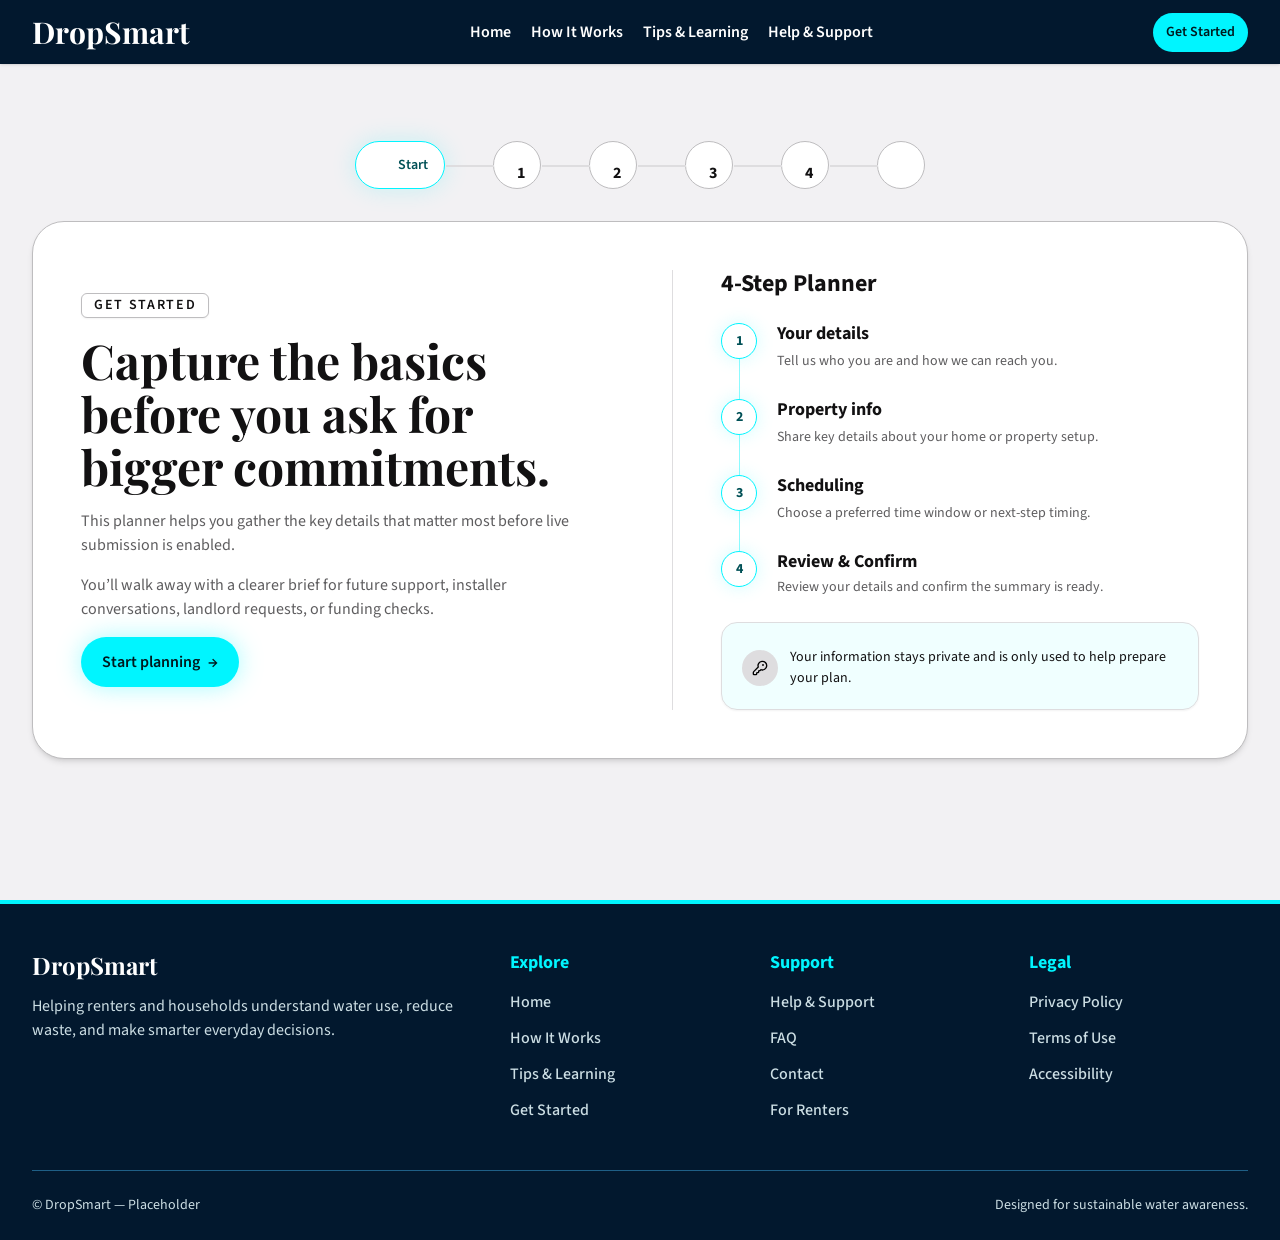
==== get-started/index.html @ 18182d15 "refactor(get-started): use existing component classes for steps, badges, and notices - Add `icon` to" ====
<!doctype html>
<html lang="en">

<head>
  <meta charset="utf-8">
  <meta name="viewport" content="width=device-width,initial-scale=1">
  <meta name="description"
    content="Use the DropSmart planner to capture household details, property information, scheduling preferences, and confirmation steps for water-saving support.">
  <title>Get Started | DropSmart Water Planner</title>
  <link rel="canonical" href="https://silentlie.github.io/dropsmart-website/get-started/">
  <link rel="preconnect" href="https://fonts.googleapis.com">
  <link rel="preconnect" href="https://fonts.gstatic.com" crossorigin>
  <link
    href="https://fonts.googleapis.com/css2?family=Playfair+Display:ital,wght@0,400..900;1,400..900&family=Source+Sans+3:ital,wght@0,200..900;1,200..900&display=swap"
    rel="stylesheet">
  <link rel="stylesheet" href="../css/styles.css">
</head>

<body>
  <header class="site-header">
    <div class="container">
      <div class="header-inner">
        <a class="logo" href="../">DropSmart</a>

        <nav class="nav" aria-label="Main navigation">
          <ul class="nav-list">
            <li><a class="nav-link" href="../">Home</a></li>
            <li><a class="nav-link" href="../how-it-works/">How It Works</a></li>
            <li><a class="nav-link" href="../tips-learning/">Tips & Learning</a></li>
            <li><a class="nav-link" href="../help-support/">Help & Support</a></li>
          </ul>
        </nav>
        <a class="cta btn accent xs pill pulse" href="../get-started/" aria-current="page">Get Started</a>
        <details class="mobile-menu">
          <summary class="menu-toggle" aria-label="Open navigation menu">☰</summary>
        </details>
      </div>
      <nav class="mobile-nav" aria-label="Mobile navigation">
        <ul class="nav-list">
          <li><a class="nav-link" href="../">Home</a></li>
          <li><a class="nav-link" href="../how-it-works/">How It Works</a></li>
          <li><a class="nav-link" href="../tips-learning/">Tips & Learning</a></li>
          <li><a class="nav-link" href="../help-support/">Help & Support</a></li>
          <li><a class="cta btn accent pill pulse" href="../get-started/" aria-current="page">Get Started</a></li>
        </ul>
      </nav>
    </div>
  </header>
  <main class="get-started-page">
    <section class="get-started-flow section lg">
      <span id="intro" class="flow-target hide" aria-hidden="true"></span>
      <span id="step-1" class="flow-target hide" aria-hidden="true"></span>
      <span id="step-2" class="flow-target hide" aria-hidden="true"></span>
      <span id="step-3" class="flow-target hide" aria-hidden="true"></span>
      <span id="step-4" class="flow-target hide" aria-hidden="true"></span>
      <span id="confirmation" class="flow-target hide" aria-hidden="true"></span>
      <div class="container">
        <nav class="flow-nav" aria-label="Get started steps">
          <a class="font-bold lh-none" href="#intro">
            <span class="flow-icon icon">
              <span class="flow-icon-default">
                <img src="../assets/icons/route.svg" alt="">
              </span>
              <span class="flow-icon-complete">✓</span>
            </span>
            <span class="flow-label text-sm font-semibold">Start</span>
          </a>

          <a class="font-bold lh-none" href="#step-1">
            <span class="flow-icon icon">
              <span class="flow-icon-default">1</span>
              <span class="flow-icon-complete">✓</span>
            </span>
            <span class="flow-label text-sm font-semibold">Basic Details</span>
          </a>

          <a class="font-bold lh-none" href="#step-2">
            <span class="flow-icon icon">
              <span class="flow-icon-default">2</span>
              <span class="flow-icon-complete">✓</span>
            </span>
            <span class="flow-label text-sm font-semibold">Property Info</span>
          </a>

          <a class="font-bold lh-none" href="#step-3">
            <span class="flow-icon icon">
              <span class="flow-icon-default">3</span>
              <span class="flow-icon-complete">✓</span>
            </span>
            <span class="flow-label text-sm font-semibold">Schedule</span>
          </a>

          <a class="font-bold lh-none" href="#step-4">
            <span class="flow-icon icon">
              <span class="flow-icon-default">4</span>
              <span class="flow-icon-complete">✓</span>
            </span>
            <span class="flow-label text-sm font-semibold">Confirmation</span>
          </a>

          <a class="font-bold lh-none" href="#confirmation">
            <span class="flow-icon icon">
              <span class="flow-icon-default">
                <img src="../assets/icons/flag.svg" alt="">
              </span>
              <span class="flow-icon-complete">✓</span>
            </span>
            <span class="flow-label text-sm font-semibold">Done</span>
          </a>
        </nav>

        <div class="flow-panels card">

          <article class="intro flow-panel">
            <div class="intro-layout">
              <div class="flow-content">
                <p class="eyebrow">Get Started</p>

                <h1 class="lh-tight" id="get-started-title">
                  Capture the basics before you ask for bigger commitments.
                </h1>

                <p>
                  This planner helps you gather the key details that matter most before
                  live submission is enabled.
                </p>

                <p>
                  You’ll walk away with a clearer brief for future support, installer
                  conversations, landlord requests, or funding checks.
                </p>

                <div class="flow-actions cluster">
                  <a class="btn accent pill glow" href="#step-1">
                    Start planning
                    <span aria-hidden="true">→</span>
                  </a>
                </div>
              </div>

              <aside class="planner-overview" aria-labelledby="planner-overview-title">
                <h2 class="font-body text-title-lg font-bold" id="planner-overview-title">4-Step Planner</h2>

                <ol class="planner-steps">
                  <li class="planner-step">
                    <div class="planner-step-rail" aria-hidden="true">
                      <span class="planner-step-number number-badge sm" aria-hidden="true">1</span>
                      <span class="planner-step-line"></span>
                    </div>

                    <div class="planner-step-body">
                      <h3 class="font-body text-title-sm font-bold">Your details</h3>
                      <p class="text-body-sm">Tell us who you are and how we can reach you.</p>
                    </div>
                  </li>

                  <li class="planner-step">
                    <div class="planner-step-rail" aria-hidden="true">
                      <span class="planner-step-number number-badge sm" aria-hidden="true">2</span>
                      <span class="planner-step-line"></span>
                    </div>

                    <div class="planner-step-body">
                      <h3 class="font-body text-title-sm font-bold">Property info</h3>
                      <p class="text-body-sm">Share key details about your home or property setup.</p>
                    </div>
                  </li>

                  <li class="planner-step">
                    <div class="planner-step-rail" aria-hidden="true">
                      <span class="planner-step-number number-badge sm" aria-hidden="true">3</span>
                      <span class="planner-step-line"></span>
                    </div>

                    <div class="planner-step-body">
                      <h3 class="font-body text-title-sm font-bold">Scheduling</h3>
                      <p class="text-body-sm">Choose a preferred time window or next-step timing.</p>
                    </div>
                  </li>

                  <li class="planner-step">
                    <div class="planner-step-rail" aria-hidden="true">
                      <span class="planner-step-number number-badge sm" aria-hidden="true">4</span>
                      <span class="planner-step-line"></span>
                    </div>

                    <div class="planner-step-body">
                      <h3 class="font-body text-title-sm font-bold">Review &amp; Confirm</h3>
                      <p class="text-body-sm">Review your details and confirm the summary is ready.</p>
                    </div>
                  </li>
                </ol>

                <div class="notice subtle planner-note text-body-sm">
                  <span class="planner-note-icon icon" aria-hidden="true">
                    <img src="../assets/icons/key-round.svg" alt="">
                  </span>

                  <span>
                    Your information stays private and is only used to help prepare your plan.
                  </span>
                </div>
              </aside>
            </div>
          </article>

          <article class="step-1 flow-panel">
            <div class="form-content">
              <div class="flow-heading">
                <p class="eyebrow">Step 1</p>

                <h2>Your details</h2>

                <p>
                  Let’s start with a few basics so we can tailor DropSmart
                  to what matters most to you.
                </p>
              </div>

              <form class="form">
                <div class="form-row">
                  <label>
                    <span class="field-label">
                      First name <span class="required" aria-hidden="true">*</span>
                    </span>
                    <input name="first-name" type="text" placeholder="e.g. Jordan" required>
                  </label>

                  <label>
                    <span class="field-label">
                      Last name <span class="required" aria-hidden="true">*</span>
                    </span>
                    <input name="last-name" type="text" placeholder="e.g. Smith" required>
                  </label>
                </div>
                <div class="form-row">
                  <label>
                    <span class="field-label">
                      Email <span class="required" aria-hidden="true">*</span>
                    </span>
                    <input name="email" type="email" placeholder="you@example.com" required>
                  </label>

                  <label>
                    <span class="field-label">
                      Phone <span class="optional">(optional)</span>
                    </span>
                    <input name="phone" type="tel" placeholder="e.g. 0400 000 000">
                  </label>
                </div>
                <fieldset class="segmented-field">
                  <legend>
                    <span class="field-label">
                      Who are you? <span class="required" aria-hidden="true">*</span>
                    </span>
                  </legend>

                  <div class="segmented-options">
                    <label for="role-renter">
                      <input id="role-renter" type="radio" name="user-role" value="renter" checked required>
                      <span>Renter</span>
                    </label>

                    <label for="role-homeowner">
                      <input id="role-homeowner" type="radio" name="user-role" value="homeowner">
                      <span>Homeowner</span>
                    </label>

                    <label for="role-landlord">
                      <input id="role-landlord" type="radio" name="user-role" value="landlord">
                      <span>Landlord</span>
                    </label>

                    <label for="role-property-manager">
                      <input id="role-property-manager" type="radio" name="user-role" value="property-manager">
                      <span>Property manager</span>
                    </label>
                  </div>
                </fieldset>

                <div class="reason-field">
                  <label>
                    <span class="field-label">
                      What brings you here? <span class="required" aria-hidden="true">*</span>
                    </span>

                    <select name="reason" required>
                      <option value="" selected disabled>Select an option</option>
                      <option value="lower-costs">Lower ongoing water costs</option>
                      <option value="possible-leak">Concerned about a possible leak</option>
                      <option value="support-conversation">Preparing for installer or support conversation</option>
                      <option value="landlord-body-corporate">Need information for landlord or body corporate</option>
                      <option value="understand-water-use">Want to understand household water use</option>
                      <option value="other">Other</option>
                    </select>
                  </label>

                  <label class="reason-other-field">
                    <span class="field-label">
                      Please describe your reason
                    </span>

                    <input name="reason-other-text" type="text" placeholder="Tell us briefly what brings you here">
                  </label>
                </div>

                <div class="form-actions">
                  <a class="btn outline pill" href="#intro">
                    <span aria-hidden="true">←</span>
                    Back
                  </a>

                  <a class="btn accent pill glow" href="#step-2">
                    Next step
                    <span aria-hidden="true">→</span>
                  </a>
                </div>
              </form>
            </div>
          </article>

          <article class="step-2 flow-panel">
            <div class="form-content">
              <div class="flow-heading">
                <p class="eyebrow">Step 2</p>

                <h2>Property info</h2>

                <p>
                  Tell us where the existing water meter is and anything that may help make the DropSmart installation
                  smoother.
                </p>
              </div>

              <form class="form">
                <div class="form-row one-three">
                  <label>
                    <span class="field-label">
                      Unit / Lot / Apt <span class="optional">(optional)</span>
                    </span>
                    <input name="unit" type="text" placeholder="e.g. Unit 5, Lot 12">
                  </label>

                  <label>
                    <span class="field-label">
                      Street address <span class="required" aria-hidden="true">*</span>
                    </span>
                    <input name="street-address" type="text" placeholder="e.g. 12 River Street" required>
                  </label>
                </div>
                <div class="form-row">
                  <label>
                    <span class="field-label">
                      Suburb <span class="required" aria-hidden="true">*</span>
                    </span>
                    <input name="suburb" type="text" placeholder="e.g. Brisbane" required>
                  </label>

                  <label>
                    <span class="field-label">
                      Postcode <span class="required" aria-hidden="true">*</span>
                    </span>
                    <input name="postcode" type="text" inputmode="numeric" placeholder="e.g. 4000" required>
                  </label>

                  <label>
                    <span class="field-label">
                      State <span class="required" aria-hidden="true">*</span>
                    </span>
                    <select name="state" required>
                      <option value="" selected disabled>Select</option>
                      <option value="qld">QLD</option>
                      <option value="nsw">NSW</option>
                      <option value="vic">VIC</option>
                      <option value="act">ACT</option>
                      <option value="sa">SA</option>
                      <option value="wa">WA</option>
                      <option value="tas">TAS</option>
                      <option value="nt">NT</option>
                    </select>
                  </label>

                  <label>
                    <span class="field-label">
                      Property type <span class="required" aria-hidden="true">*</span>
                    </span>
                    <select name="property-type" required>
                      <option value="" selected disabled>Select property type</option>
                      <option value="detached-house">Detached house</option>
                      <option value="townhouse">Townhouse / villa</option>
                      <option value="unit-apartment">Unit / apartment</option>
                      <option value="duplex">Duplex</option>
                      <option value="commercial">Commercial property</option>
                      <option value="other">Other</option>
                    </select>
                  </label>
                </div>
                <div class="form-row one-three">
                  <label>
                    <span class="field-label">
                      Old meter location <span class="required" aria-hidden="true">*</span>
                    </span>
                    <select name="old-meter-location" required>
                      <option value="" selected disabled>Select location</option>
                      <option value="front-yard">Front yard</option>
                      <option value="side-access">Side of property</option>
                      <option value="backyard">Backyard</option>
                      <option value="garage">Garage / utility area</option>
                      <option value="meter-box">Meter box</option>
                      <option value="not-sure">Not sure</option>
                    </select>
                  </label>

                  <label>
                    <span class="field-label">
                      Parking note <span class="optional">(optional)</span>
                    </span>
                    <input name="parking-note" type="text"
                      placeholder="e.g. Street parking available, driveway access, visitor bay">
                  </label>
                </div>
                <label>
                  <span class="field-label">
                    Other notes <span class="optional">(optional)</span>
                  </span>
                  <textarea name="installation-notes"
                    placeholder="e.g. Gate code, locked side access, dog in yard, meter behind garden bed, call on arrival..."></textarea>
                </label>

                <div class="form-actions">
                  <a class="btn outline pill" href="#step-1">
                    <span aria-hidden="true">←</span>
                    Back
                  </a>

                  <a class="btn accent pill glow" href="#step-3">
                    Next step
                    <span aria-hidden="true">→</span>
                  </a>
                </div>
              </form>
            </div>
          </article>

          <article class="step-3 flow-panel">
            <div class="form-content">
              <div class="flow-heading">
                <p class="eyebrow">Step 3</p>

                <h2>Schedule</h2>

                <p>
                  Choose your preferred timing and how you’d like to be contacted.
                </p>
              </div>

              <form class="form">
                <div class="form-row">
                  <label>
                    <span class="field-label">
                      Preferred installation date <span class="required" aria-hidden="true">*</span>
                    </span>

                    <input name="installation-date" type="date" required>
                  </label>

                  <fieldset class="segmented-field">
                    <legend>
                      <span class="field-label">
                        Installation hours window <span class="required" aria-hidden="true">*</span>
                      </span>
                    </legend>

                    <div class="segmented-options">
                      <label for="install-morning">
                        <input id="install-morning" type="radio" name="installation-window" value="morning" checked
                          required>
                        <span>Morning</span>
                      </label>

                      <label for="install-afternoon">
                        <input id="install-afternoon" type="radio" name="installation-window" value="afternoon">
                        <span>Afternoon</span>
                      </label>
                    </div>
                  </fieldset>
                  <label>
                    <span class="field-label">
                      Who will attend? <span class="required" aria-hidden="true">*</span>
                    </span>

                    <select name="attendance" required>
                      <option value="" disabled>Select attendee</option>
                      <option value="tenant-present" selected>Tenant will be present</option>
                      <option value="owner-present">Owner will be present</option>
                      <option value="someone-else-present">Someone else will be present</option>
                      <option value="no-one-present">No one will be present</option>
                    </select>
                  </label>
                </div>

                <div class="form-row">
                  <fieldset class="multi-select-field">
                    <legend>
                      <span class="field-label">
                        Best days for consultation <span class="required" aria-hidden="true">*</span>
                      </span>
                    </legend>

                    <div class="multi-select-options">
                      <label for="consult-mon">
                        <input id="consult-mon" type="checkbox" name="consultation-days" value="monday" checked>
                        <span>Mon</span>
                      </label>

                      <label for="consult-tue">
                        <input id="consult-tue" type="checkbox" name="consultation-days" value="tuesday" checked>
                        <span>Tue</span>
                      </label>

                      <label for="consult-wed">
                        <input id="consult-wed" type="checkbox" name="consultation-days" value="wednesday" checked>
                        <span>Wed</span>
                      </label>

                      <label for="consult-thu">
                        <input id="consult-thu" type="checkbox" name="consultation-days" value="thursday">
                        <span>Thu</span>
                      </label>

                      <label for="consult-fri">
                        <input id="consult-fri" type="checkbox" name="consultation-days" value="friday">
                        <span>Fri</span>
                      </label>

                      <label for="consult-sat">
                        <input id="consult-sat" type="checkbox" name="consultation-days" value="saturday">
                        <span>Sat</span>
                      </label>

                      <label for="consult-sun">
                        <input id="consult-sun" type="checkbox" name="consultation-days" value="sunday">
                        <span>Sun</span>
                      </label>
                    </div>
                  </fieldset>

                  <fieldset class="segmented-field">
                    <legend>
                      <span class="field-label">
                        Consultation contact window <span class="required" aria-hidden="true">*</span>
                      </span>
                    </legend>

                    <div class="segmented-options">
                      <label for="consult-window-morning">
                        <input id="consult-window-morning" type="radio" name="consultation-window" value="morning"
                          checked required>
                        <span>Morning</span>
                      </label>

                      <label for="consult-window-afternoon">
                        <input id="consult-window-afternoon" type="radio" name="consultation-window" value="afternoon">
                        <span>Afternoon</span>
                      </label>

                      <label for="consult-window-evening">
                        <input id="consult-window-evening" type="radio" name="consultation-window" value="evening">
                        <span>Evening</span>
                      </label>
                    </div>
                  </fieldset>
                </div>
                <div class="form-row">
                  <fieldset class="multi-select-field">
                    <legend>
                      <span class="field-label">
                        Contact method <span class="required" aria-hidden="true">*</span>
                      </span>
                    </legend>

                    <div class="multi-select-options">
                      <label for="contact-email">
                        <input id="contact-email" type="checkbox" name="contact-method" value="email" checked>
                        <span>Email</span>
                      </label>

                      <label for="contact-phone">
                        <input id="contact-phone" type="checkbox" name="contact-method" value="phone" checked>
                        <span>Phone call</span>
                      </label>

                      <label for="contact-sms">
                        <input id="contact-sms" type="checkbox" name="contact-method" value="sms">
                        <span>SMS</span>
                      </label>
                    </div>
                  </fieldset>

                  <fieldset class="multi-select-field">
                    <legend>
                      <span class="field-label">
                        Reminder method <span class="required" aria-hidden="true">*</span>
                      </span>
                    </legend>

                    <div class="multi-select-options">
                      <label for="reminder-email">
                        <input id="reminder-email" type="checkbox" name="reminder-method" value="email" checked>
                        <span>Email</span>
                      </label>

                      <label for="reminder-sms">
                        <input id="reminder-sms" type="checkbox" name="reminder-method" value="sms" checked>
                        <span>SMS</span>
                      </label>

                      <label for="reminder-calendar">
                        <input id="reminder-calendar" type="checkbox" name="reminder-method" value="calendar-invite">
                        <span>Calendar invite</span>
                      </label>
                    </div>
                  </fieldset>
                </div>

                <label>
                  <span class="field-label">
                    Optional notes <span class="optional">(optional)</span>
                  </span>

                  <textarea name="schedule-notes" placeholder="e.g. Special instructions..."></textarea>
                </label>

                <div class="form-actions">
                  <a class="btn outline pill" href="#step-2">
                    <span aria-hidden="true">←</span>
                    Back
                  </a>

                  <a class="btn accent pill glow" href="#step-4">
                    Next step
                    <span aria-hidden="true">→</span>
                  </a>
                </div>
              </form>
            </div>
          </article>

          <article class="step-4 flow-panel">
            <div class="form-content">
              <div class="flow-heading">
                <p class="eyebrow">Step 4</p>

                <h2>Confirmation</h2>

                <p>
                  Please review the terms below and confirm your consent to continue.
                </p>
              </div>

              <form class="form">
                <div class="grid two">
                  <aside aria-label="Terms and conditions preview">
                    <div class="placeholder pdf-placeholder">
                      <img src="https://placehold.co/600x400?text=DropSmart+Terms+And+Conditions"
                        alt="Placeholder preview of the DropSmart Terms and Conditions PDF">
                    </div>
                  </aside>
                  <div>
                    <fieldset>
                      <label class="checkbox">
                        <input name="confirm-accurate-details" type="checkbox" required>

                        <span class="checkbox-text">
                          I confirm that the details I provided are accurate and complete.
                          <span class="required" aria-hidden="true">*</span>
                        </span>
                      </label>

                      <label class="checkbox">
                        <input name="agree-terms" type="checkbox" required>

                        <span class="checkbox-text">
                          I have read and agree to the DropSmart terms and conditions.
                          <span class="required" aria-hidden="true">*</span>
                        </span>
                      </label>

                      <label class="checkbox">
                        <input name="contact-installation-request" type="checkbox" required>

                        <span class="checkbox-text">
                          I agree that DropSmart may contact me about my installation request.
                          <span class="required" aria-hidden="true">*</span>
                        </span>
                      </label>

                      <label class="checkbox">
                        <input name="receive-water-saving-updates" type="checkbox">

                        <span class="checkbox-text">
                          I would like to receive helpful water-saving tips and service updates.
                          <span class="optional">(Optional)</span>
                        </span>
                      </label>
                    </fieldset>
                  </div>
                </div>

                <div class="form-actions">
                  <a class="btn outline pill" href="#step-3">
                    <span aria-hidden="true">←</span>
                    Back
                  </a>

                  <a class="btn accent pill glow" href="#confirmation">
                    Submit
                    <span aria-hidden="true">→</span>
                  </a>
                </div>
              </form>
            </div>
          </article>

          <article class="confirmation flow-panel">
            <div class="flow-content">
              <div class="confirmation-hero grid gap-6 cols-auto-fr sm-cols-1">
                <div class="success-icon text-display-sm font-bold" aria-hidden="true">
                  ✓
                </div>

                <div class="flow-heading">
                  <p class="eyebrow">Complete</p>

                  <h2>Your request has been submitted</h2>

                  <p>
                    Thanks for choosing DropSmart. We’ll review your request and contact you shortly using your selected
                    contact preferences.
                  </p>
                </div>
              </div>

              <div class="success-next-steps" aria-label="What happens next">
                <div class="success-step grid gap-3 sm-cols-auto-fr">
                  <img class="success-step-icon" src="../assets/icons/mail.svg" alt="" aria-hidden="true">

                  <p>
                    We’ll confirm via your preferred contact method.
                  </p>
                </div>

                <div class="success-step grid gap-3 sm-cols-auto-fr">
                  <img class="success-step-icon" src="../assets/icons/calendar.svg" alt="" aria-hidden="true">

                  <p>
                    Installation will be scheduled in your preferred window.
                  </p>
                </div>

                <div class="success-step grid gap-3 sm-cols-auto-fr">
                  <img class="success-step-icon" src="../assets/icons/droplet.svg" alt="" aria-hidden="true">

                  <p>
                    Track and save water with DropSmart.
                  </p>
                </div>
              </div>

              <div class="flow-actions cluster">
                <a class="btn outline pill" href="#intro">
                  Another request
                </a>

                <a class="btn outline pill" href="../help-support/">
                  Support
                </a>

                <a class="btn accent pill glow" href="../tips-learning/">
                  Learn more
                </a>
              </div>
            </div>
          </article>

        </div>
      </div>
    </section>
  </main>
  <footer class="site-footer">
    <div class="container">
      <div class="footer-top">
        <div class="footer-brand">
          <a class="footer-logo" href="../">DropSmart</a>
          <p class="footer-description">
            Helping renters and households understand water use, reduce waste, and make smarter everyday decisions.
          </p>
        </div>

        <nav class="footer-section" aria-label="Explore">
          <h2 class="footer-heading">Explore</h2>
          <ul class="footer-list">
            <li><a class="footer-link" href="../">Home</a></li>
            <li><a class="footer-link" href="../how-it-works/">How It Works</a></li>
            <li><a class="footer-link" href="../tips-learning/">Tips &amp; Learning</a></li>
            <li><a class="footer-link" href="../get-started/">Get Started</a></li>
          </ul>
        </nav>

        <nav class="footer-section" aria-label="Support">
          <h2 class="footer-heading">Support</h2>
          <ul class="footer-list">
            <li><a class="footer-link" href="../help-support/">Help &amp; Support</a></li>
            <li><a class="footer-link" href="../help-support/#faq">FAQ</a></li>
            <li><a class="footer-link" href="../help-support/#contact">Contact</a></li>
            <li><a class="footer-link" href="../tips-learning/#renters">For Renters</a></li>
          </ul>
        </nav>

        <nav class="footer-section" aria-label="Legal">
          <h2 class="footer-heading">Legal</h2>
          <ul class="footer-list">
            <li><a class="footer-link" href="../#">Privacy Policy</a></li>
            <li><a class="footer-link" href="../#">Terms of Use</a></li>
            <li><a class="footer-link" href="../#">Accessibility</a></li>
          </ul>
        </nav>
      </div>

      <div class="footer-bottom">
        <p class="footer-copy">&copy; DropSmart — Placeholder</p>
        <p class="footer-note">
          Designed for sustainable water awareness.
        </p>
      </div>
    </div>
  </footer>
</body>

</html>
---- css/styles.css ----
@import "./base/reset.css";
@import "./base/colors.css";
@import "./base/spacing.css";
@import "./base/shadow.css";
@import "./base/radius.css";
@import "./base/borders.css";
@import "./base/motion.css";
@import "./base/typography.css";
@import "./base/utils.css";
@import "./layout/layout.css";
@import "./layout/container.css";
@import "./layout/header.css";
@import "./layout/footer.css";
@import "./layout/responsive.css";
@import "./layout/sections.css";
@import "./components/logo.css";
@import "./components/icon.css";
@import "./components/badges.css";
@import "./components/hero.css";
@import "./components/buttons.css";
@import "./components/cards.css";
@import "./components/notices.css";
@import "./components/accordion.css";
@import "./components/steps.css";
@import "./components/cta.css";
@import "./components/eyebrow.css";
@import "./components/forms.css";
@import "./components/placeholders.css";
@import "./pages/help-support.css";
@import "./pages/get-started.css";
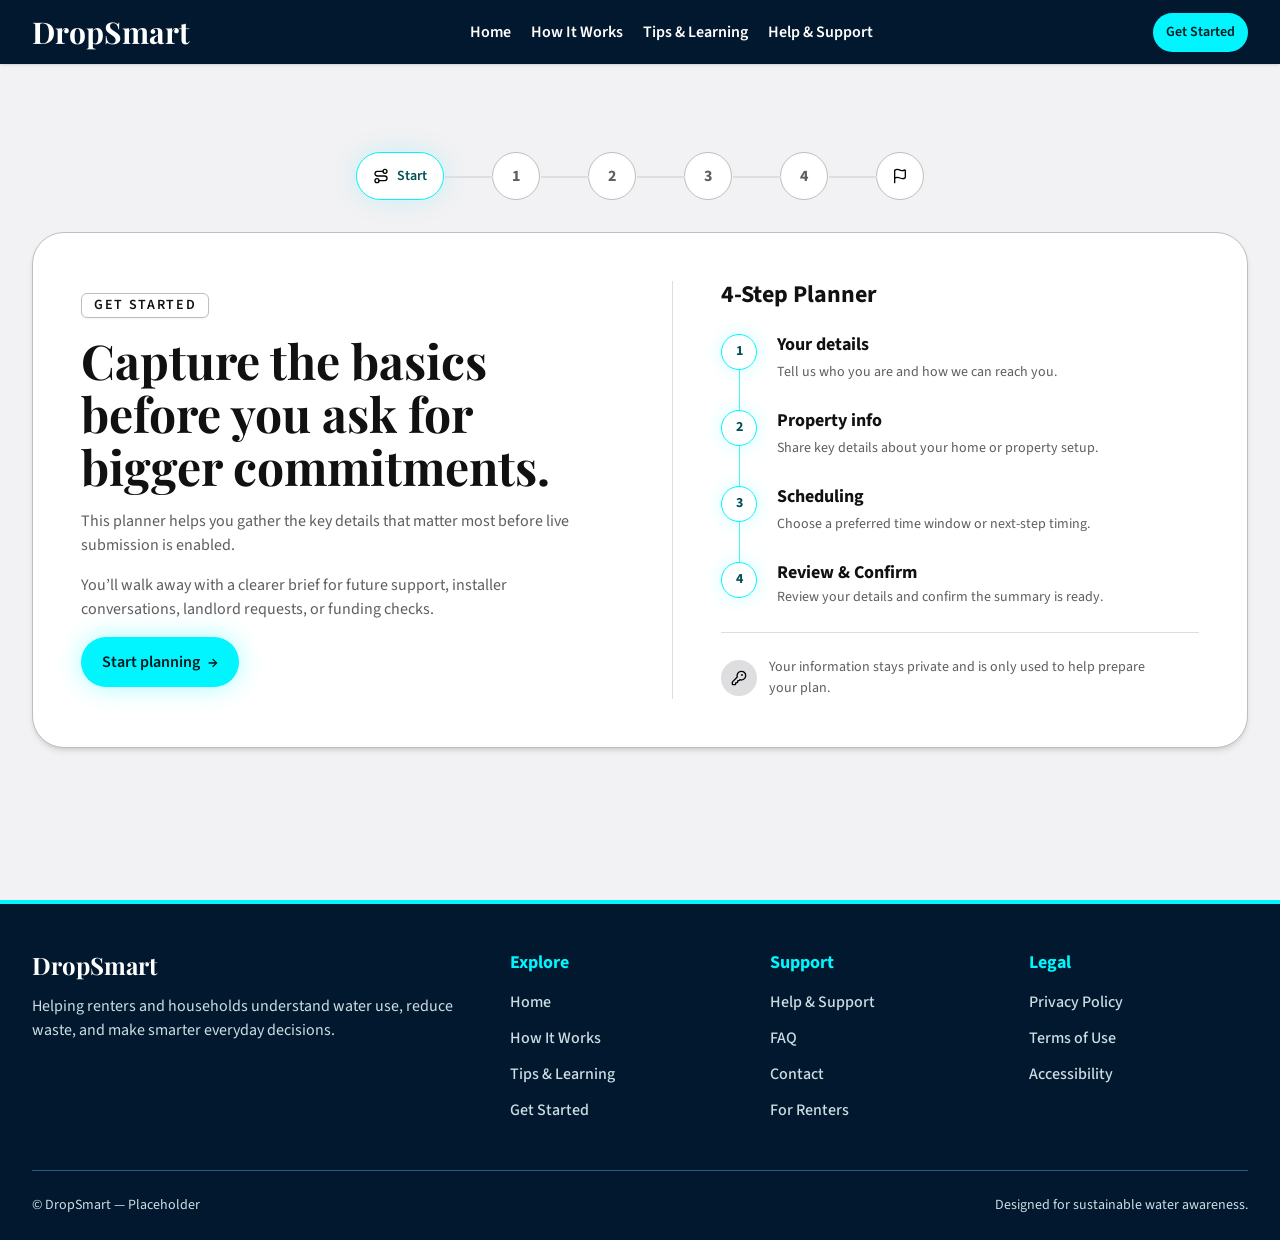
==== commit 0c24380c: "refactor: create unified color variants" ====
--- a/get-started/index.html
+++ b/get-started/index.html
@@ -57,7 +57,7 @@
       <div class="container">
         <nav class="flow-nav" aria-label="Get started steps">
           <a class="font-bold lh-none" href="#intro">
-            <span class="flow-icon icon">
+            <span class="flow-icon">
               <span class="flow-icon-default">
                 <img src="../assets/icons/route.svg" alt="">
               </span>
@@ -67,7 +67,7 @@
           </a>
 
           <a class="font-bold lh-none" href="#step-1">
-            <span class="flow-icon icon">
+            <span class="flow-icon">
               <span class="flow-icon-default">1</span>
               <span class="flow-icon-complete">✓</span>
             </span>
@@ -75,7 +75,7 @@
           </a>
 
           <a class="font-bold lh-none" href="#step-2">
-            <span class="flow-icon icon">
+            <span class="flow-icon">
               <span class="flow-icon-default">2</span>
               <span class="flow-icon-complete">✓</span>
             </span>
@@ -83,7 +83,7 @@
           </a>
 
           <a class="font-bold lh-none" href="#step-3">
-            <span class="flow-icon icon">
+            <span class="flow-icon">
               <span class="flow-icon-default">3</span>
               <span class="flow-icon-complete">✓</span>
             </span>
@@ -91,7 +91,7 @@
           </a>
 
           <a class="font-bold lh-none" href="#step-4">
-            <span class="flow-icon icon">
+            <span class="flow-icon">
               <span class="flow-icon-default">4</span>
               <span class="flow-icon-complete">✓</span>
             </span>
@@ -99,7 +99,7 @@
           </a>
 
           <a class="font-bold lh-none" href="#confirmation">
-            <span class="flow-icon icon">
+            <span class="flow-icon">
               <span class="flow-icon-default">
                 <img src="../assets/icons/flag.svg" alt="">
               </span>
@@ -144,7 +144,7 @@
                 <ol class="planner-steps">
                   <li class="planner-step">
                     <div class="planner-step-rail" aria-hidden="true">
-                      <span class="planner-step-number number-badge sm" aria-hidden="true">1</span>
+                      <span class="planner-step-number text-sm font-bold">1</span>
                       <span class="planner-step-line"></span>
                     </div>
 
@@ -156,7 +156,7 @@
 
                   <li class="planner-step">
                     <div class="planner-step-rail" aria-hidden="true">
-                      <span class="planner-step-number number-badge sm" aria-hidden="true">2</span>
+                      <span class="planner-step-number text-sm font-bold">2</span>
                       <span class="planner-step-line"></span>
                     </div>
 
@@ -168,7 +168,7 @@
 
                   <li class="planner-step">
                     <div class="planner-step-rail" aria-hidden="true">
-                      <span class="planner-step-number number-badge sm" aria-hidden="true">3</span>
+                      <span class="planner-step-number text-sm font-bold">3</span>
                       <span class="planner-step-line"></span>
                     </div>
 
@@ -180,7 +180,7 @@
 
                   <li class="planner-step">
                     <div class="planner-step-rail" aria-hidden="true">
-                      <span class="planner-step-number number-badge sm" aria-hidden="true">4</span>
+                      <span class="planner-step-number text-sm font-bold">4</span>
                       <span class="planner-step-line"></span>
                     </div>
 
@@ -191,15 +191,15 @@
                   </li>
                 </ol>
 
-                <div class="notice subtle planner-note text-body-sm">
-                  <span class="planner-note-icon icon" aria-hidden="true">
+                <p class="planner-note text-body-sm">
+                  <span class="planner-note-icon" aria-hidden="true">
                     <img src="../assets/icons/key-round.svg" alt="">
                   </span>
 
                   <span>
                     Your information stays private and is only used to help prepare your plan.
                   </span>
-                </div>
+                </p>
               </aside>
             </div>
           </article>
@@ -837,4 +837,4 @@
   </footer>
 </body>
 
-</html>
+</html>
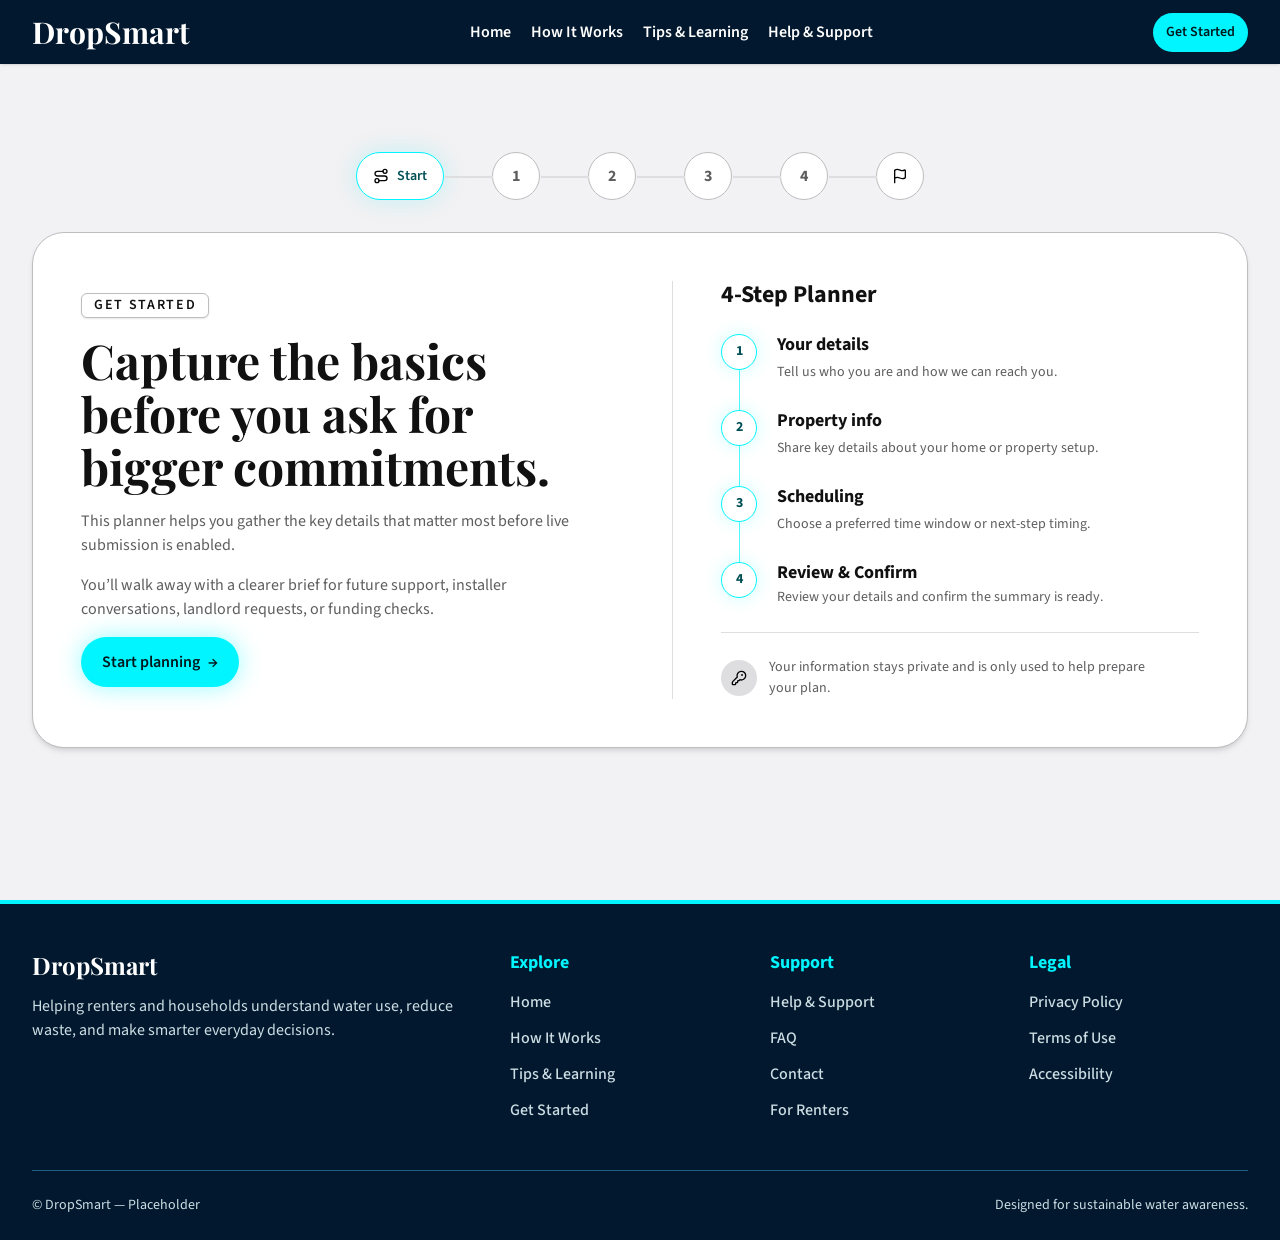
==== commit eb437daf: "Add reusable focus ring styles" ====
--- a/get-started/index.html
+++ b/get-started/index.html
@@ -20,27 +20,27 @@
   <header class="site-header">
     <div class="container">
       <div class="header-inner">
-        <a class="logo" href="../">DropSmart</a>
+        <a class="focus-ring spaced radius-sm logo" href="../">DropSmart</a>
 
         <nav class="nav" aria-label="Main navigation">
           <ul class="nav-list">
-            <li><a class="nav-link" href="../">Home</a></li>
-            <li><a class="nav-link" href="../how-it-works/">How It Works</a></li>
-            <li><a class="nav-link" href="../tips-learning/">Tips & Learning</a></li>
-            <li><a class="nav-link" href="../help-support/">Help & Support</a></li>
+            <li><a class="focus-ring spaced radius-sm nav-link" href="../">Home</a></li>
+            <li><a class="focus-ring spaced radius-sm nav-link" href="../how-it-works/">How It Works</a></li>
+            <li><a class="focus-ring spaced radius-sm nav-link" href="../tips-learning/">Tips & Learning</a></li>
+            <li><a class="focus-ring spaced radius-sm nav-link" href="../help-support/">Help & Support</a></li>
           </ul>
         </nav>
         <a class="cta btn accent xs pill pulse" href="../get-started/" aria-current="page">Get Started</a>
         <details class="mobile-menu">
-          <summary class="menu-toggle" aria-label="Open navigation menu">☰</summary>
+          <summary class="focus-ring radius-md menu-toggle" aria-label="Open navigation menu">☰</summary>
         </details>
       </div>
       <nav class="mobile-nav" aria-label="Mobile navigation">
         <ul class="nav-list">
-          <li><a class="nav-link" href="../">Home</a></li>
-          <li><a class="nav-link" href="../how-it-works/">How It Works</a></li>
-          <li><a class="nav-link" href="../tips-learning/">Tips & Learning</a></li>
-          <li><a class="nav-link" href="../help-support/">Help & Support</a></li>
+          <li><a class="focus-ring spaced radius-sm nav-link" href="../">Home</a></li>
+          <li><a class="focus-ring spaced radius-sm nav-link" href="../how-it-works/">How It Works</a></li>
+          <li><a class="focus-ring spaced radius-sm nav-link" href="../tips-learning/">Tips & Learning</a></li>
+          <li><a class="focus-ring spaced radius-sm nav-link" href="../help-support/">Help & Support</a></li>
           <li><a class="cta btn accent pill pulse" href="../get-started/" aria-current="page">Get Started</a></li>
         </ul>
       </nav>
@@ -56,7 +56,7 @@
       <span id="confirmation" class="flow-target hide" aria-hidden="true"></span>
       <div class="container">
         <nav class="flow-nav" aria-label="Get started steps">
-          <a class="font-bold lh-none" href="#intro">
+          <a class="focus-ring font-bold lh-none" href="#intro">
             <span class="flow-icon">
               <span class="flow-icon-default">
                 <img src="../assets/icons/route.svg" alt="">
@@ -66,7 +66,7 @@
             <span class="flow-label text-sm font-semibold">Start</span>
           </a>
 
-          <a class="font-bold lh-none" href="#step-1">
+          <a class="focus-ring font-bold lh-none" href="#step-1">
             <span class="flow-icon">
               <span class="flow-icon-default">1</span>
               <span class="flow-icon-complete">✓</span>
@@ -74,7 +74,7 @@
             <span class="flow-label text-sm font-semibold">Basic Details</span>
           </a>
 
-          <a class="font-bold lh-none" href="#step-2">
+          <a class="focus-ring font-bold lh-none" href="#step-2">
             <span class="flow-icon">
               <span class="flow-icon-default">2</span>
               <span class="flow-icon-complete">✓</span>
@@ -82,7 +82,7 @@
             <span class="flow-label text-sm font-semibold">Property Info</span>
           </a>
 
-          <a class="font-bold lh-none" href="#step-3">
+          <a class="focus-ring font-bold lh-none" href="#step-3">
             <span class="flow-icon">
               <span class="flow-icon-default">3</span>
               <span class="flow-icon-complete">✓</span>
@@ -90,7 +90,7 @@
             <span class="flow-label text-sm font-semibold">Schedule</span>
           </a>
 
-          <a class="font-bold lh-none" href="#step-4">
+          <a class="focus-ring font-bold lh-none" href="#step-4">
             <span class="flow-icon">
               <span class="flow-icon-default">4</span>
               <span class="flow-icon-complete">✓</span>
@@ -98,7 +98,7 @@
             <span class="flow-label text-sm font-semibold">Confirmation</span>
           </a>
 
-          <a class="font-bold lh-none" href="#confirmation">
+          <a class="focus-ring font-bold lh-none" href="#confirmation">
             <span class="flow-icon">
               <span class="flow-icon-default">
                 <img src="../assets/icons/flag.svg" alt="">
@@ -791,7 +791,7 @@
     <div class="container">
       <div class="footer-top">
         <div class="footer-brand">
-          <a class="footer-logo" href="../">DropSmart</a>
+          <a class="focus-ring spaced radius-sm footer-logo" href="../">DropSmart</a>
           <p class="footer-description">
             Helping renters and households understand water use, reduce waste, and make smarter everyday decisions.
           </p>
@@ -800,29 +800,29 @@
         <nav class="footer-section" aria-label="Explore">
           <h2 class="footer-heading">Explore</h2>
           <ul class="footer-list">
-            <li><a class="footer-link" href="../">Home</a></li>
-            <li><a class="footer-link" href="../how-it-works/">How It Works</a></li>
-            <li><a class="footer-link" href="../tips-learning/">Tips &amp; Learning</a></li>
-            <li><a class="footer-link" href="../get-started/">Get Started</a></li>
+            <li><a class="focus-ring spaced radius-sm footer-link" href="../">Home</a></li>
+            <li><a class="focus-ring spaced radius-sm footer-link" href="../how-it-works/">How It Works</a></li>
+            <li><a class="focus-ring spaced radius-sm footer-link" href="../tips-learning/">Tips &amp; Learning</a></li>
+            <li><a class="focus-ring spaced radius-sm footer-link" href="../get-started/">Get Started</a></li>
           </ul>
         </nav>
 
         <nav class="footer-section" aria-label="Support">
           <h2 class="footer-heading">Support</h2>
           <ul class="footer-list">
-            <li><a class="footer-link" href="../help-support/">Help &amp; Support</a></li>
-            <li><a class="footer-link" href="../help-support/#faq">FAQ</a></li>
-            <li><a class="footer-link" href="../help-support/#contact">Contact</a></li>
-            <li><a class="footer-link" href="../tips-learning/#renters">For Renters</a></li>
+            <li><a class="focus-ring spaced radius-sm footer-link" href="../help-support/">Help &amp; Support</a></li>
+            <li><a class="focus-ring spaced radius-sm footer-link" href="../help-support/#faq">FAQ</a></li>
+            <li><a class="focus-ring spaced radius-sm footer-link" href="../help-support/#contact">Contact</a></li>
+            <li><a class="focus-ring spaced radius-sm footer-link" href="../tips-learning/#renters">For Renters</a></li>
           </ul>
         </nav>
 
         <nav class="footer-section" aria-label="Legal">
           <h2 class="footer-heading">Legal</h2>
           <ul class="footer-list">
-            <li><a class="footer-link" href="../#">Privacy Policy</a></li>
-            <li><a class="footer-link" href="../#">Terms of Use</a></li>
-            <li><a class="footer-link" href="../#">Accessibility</a></li>
+            <li><a class="focus-ring spaced radius-sm footer-link" href="../#">Privacy Policy</a></li>
+            <li><a class="focus-ring spaced radius-sm footer-link" href="../#">Terms of Use</a></li>
+            <li><a class="focus-ring spaced radius-sm footer-link" href="../#">Accessibility</a></li>
           </ul>
         </nav>
       </div>
@@ -837,4 +837,4 @@
   </footer>
 </body>
 
-</html>+</html>
--- a/css/styles.css
+++ b/css/styles.css
@@ -27,4 +27,5 @@
 @import "./components/forms.css";
 @import "./components/placeholders.css";
 @import "./pages/help-support.css";
-@import "./pages/get-started.css";+@import "./pages/get-started.css";
+@import "./pages/tips-learning.css";
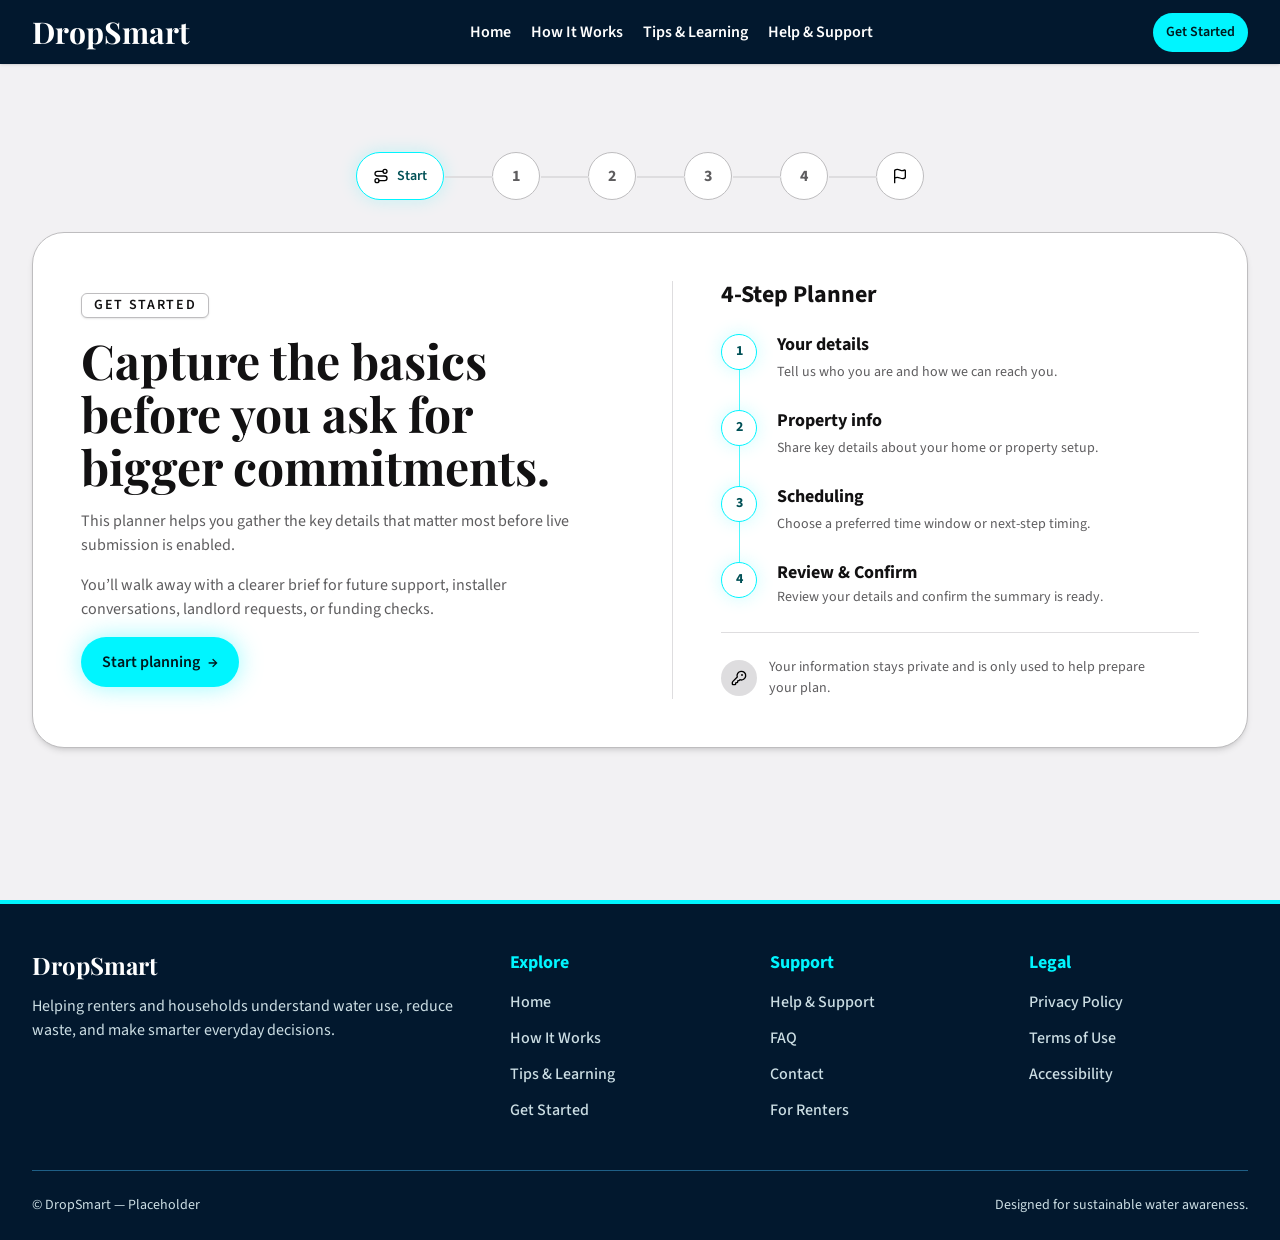
==== commit fdb96c8f: "Refactor reusable CSS components" ====
--- a/get-started/index.html
+++ b/get-started/index.html
@@ -112,8 +112,8 @@
         <div class="flow-panels card">
 
           <article class="intro flow-panel">
-            <div class="intro-layout">
-              <div class="flow-content">
+            <div class="intro-layout grid two gap-16 items-center sm-cols-1">
+              <div class="flow-content grid gap-4">
                 <p class="eyebrow">Get Started</p>
 
                 <h1 class="lh-tight" id="get-started-title">
@@ -138,53 +138,53 @@
                 </div>
               </div>
 
-              <aside class="planner-overview" aria-labelledby="planner-overview-title">
+              <aside class="planner-overview rail-steps compact accent-outline" aria-labelledby="planner-overview-title">
                 <h2 class="font-body text-title-lg font-bold" id="planner-overview-title">4-Step Planner</h2>
 
-                <ol class="planner-steps">
-                  <li class="planner-step">
-                    <div class="planner-step-rail" aria-hidden="true">
-                      <span class="planner-step-number text-sm font-bold">1</span>
-                      <span class="planner-step-line"></span>
-                    </div>
-
-                    <div class="planner-step-body">
+                <ol>
+                  <li class="rail-step">
+                    <div class="rail-step-rail" aria-hidden="true">
+                      <span class="rail-step-number text-sm font-bold">1</span>
+                      <span class="rail-step-line"></span>
+                    </div>
+
+                    <div class="rail-step-body">
                       <h3 class="font-body text-title-sm font-bold">Your details</h3>
                       <p class="text-body-sm">Tell us who you are and how we can reach you.</p>
                     </div>
                   </li>
 
-                  <li class="planner-step">
-                    <div class="planner-step-rail" aria-hidden="true">
-                      <span class="planner-step-number text-sm font-bold">2</span>
-                      <span class="planner-step-line"></span>
-                    </div>
-
-                    <div class="planner-step-body">
+                  <li class="rail-step">
+                    <div class="rail-step-rail" aria-hidden="true">
+                      <span class="rail-step-number text-sm font-bold">2</span>
+                      <span class="rail-step-line"></span>
+                    </div>
+
+                    <div class="rail-step-body">
                       <h3 class="font-body text-title-sm font-bold">Property info</h3>
                       <p class="text-body-sm">Share key details about your home or property setup.</p>
                     </div>
                   </li>
 
-                  <li class="planner-step">
-                    <div class="planner-step-rail" aria-hidden="true">
-                      <span class="planner-step-number text-sm font-bold">3</span>
-                      <span class="planner-step-line"></span>
-                    </div>
-
-                    <div class="planner-step-body">
+                  <li class="rail-step">
+                    <div class="rail-step-rail" aria-hidden="true">
+                      <span class="rail-step-number text-sm font-bold">3</span>
+                      <span class="rail-step-line"></span>
+                    </div>
+
+                    <div class="rail-step-body">
                       <h3 class="font-body text-title-sm font-bold">Scheduling</h3>
                       <p class="text-body-sm">Choose a preferred time window or next-step timing.</p>
                     </div>
                   </li>
 
-                  <li class="planner-step">
-                    <div class="planner-step-rail" aria-hidden="true">
-                      <span class="planner-step-number text-sm font-bold">4</span>
-                      <span class="planner-step-line"></span>
-                    </div>
-
-                    <div class="planner-step-body">
+                  <li class="rail-step">
+                    <div class="rail-step-rail" aria-hidden="true">
+                      <span class="rail-step-number text-sm font-bold">4</span>
+                      <span class="rail-step-line"></span>
+                    </div>
+
+                    <div class="rail-step-body">
                       <h3 class="font-body text-title-sm font-bold">Review &amp; Confirm</h3>
                       <p class="text-body-sm">Review your details and confirm the summary is ready.</p>
                     </div>
@@ -192,7 +192,7 @@
                 </ol>
 
                 <p class="planner-note text-body-sm">
-                  <span class="planner-note-icon" aria-hidden="true">
+                  <span class="planner-note-icon icon well" aria-hidden="true">
                     <img src="../assets/icons/key-round.svg" alt="">
                   </span>
 
@@ -278,7 +278,7 @@
                   </div>
                 </fieldset>
 
-                <div class="reason-field">
+                <div class="reason-field grid gap-3">
                   <label>
                     <span class="field-label">
                       What brings you here? <span class="required" aria-hidden="true">*</span>
@@ -723,9 +723,9 @@
           </article>
 
           <article class="confirmation flow-panel">
-            <div class="flow-content">
+            <div class="flow-content grid gap-4">
               <div class="confirmation-hero grid gap-6 cols-auto-fr sm-cols-1">
-                <div class="success-icon text-display-sm font-bold" aria-hidden="true">
+                <div class="success-icon icon well accent-solid text-display-sm font-bold" aria-hidden="true">
                   ✓
                 </div>
 
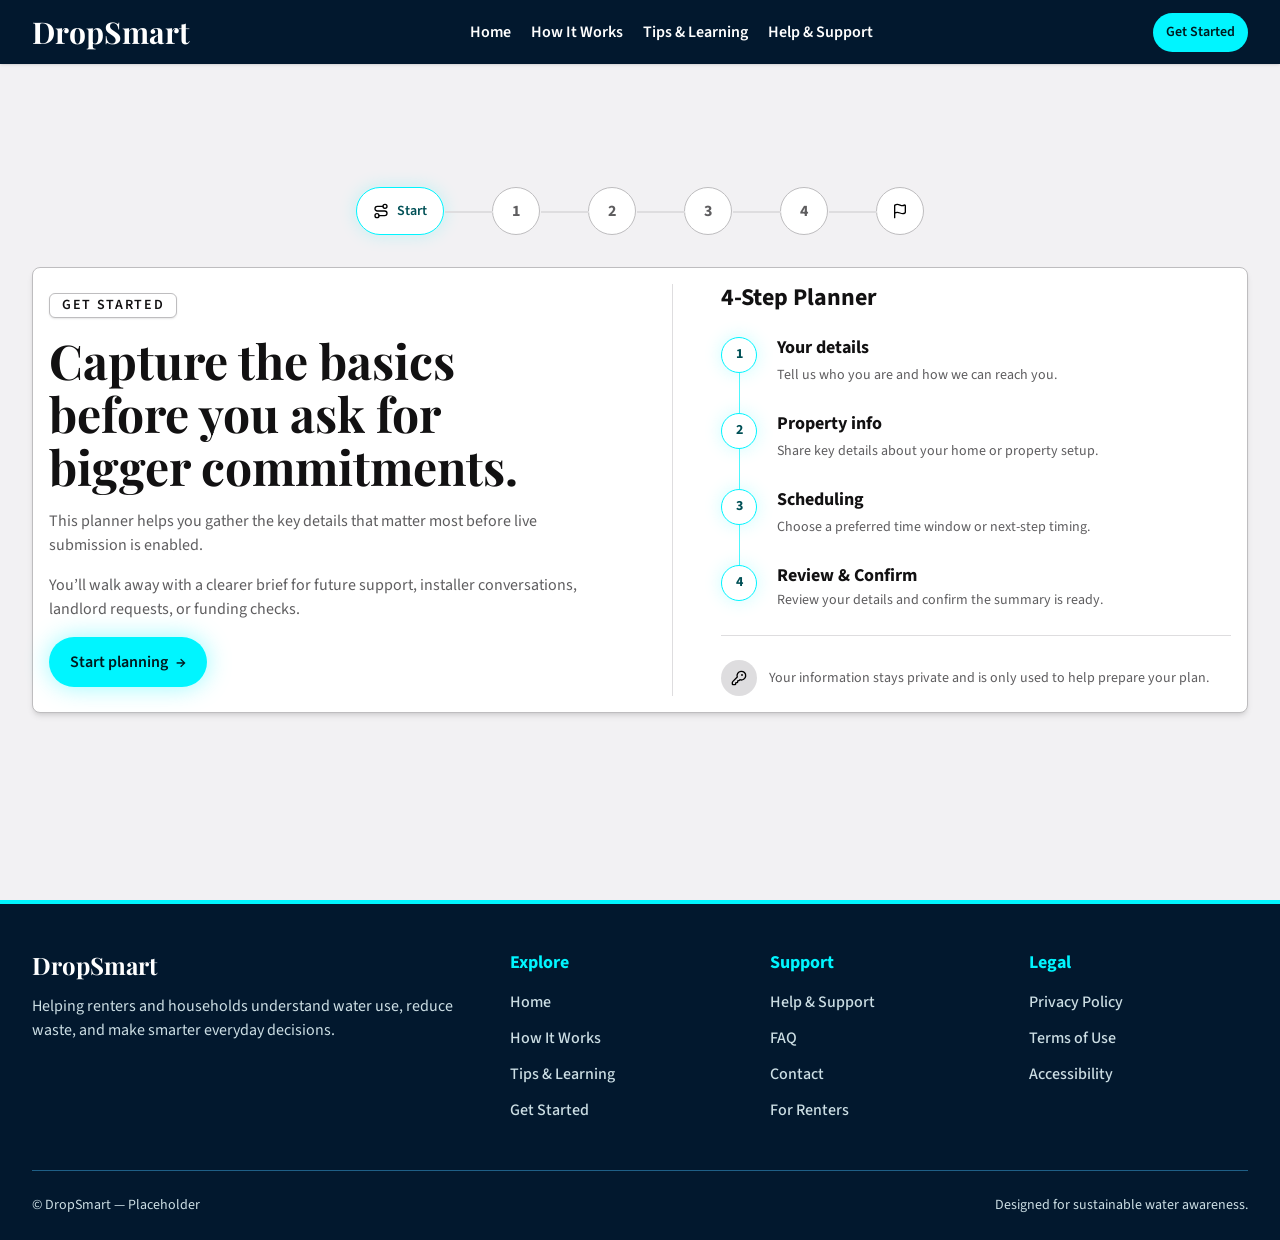
==== commit e63ba294: "chore: remove unused HTML classes; add icon shadow modifiers; use shared card/grid in get-started" ====
--- a/get-started/index.html
+++ b/get-started/index.html
@@ -112,7 +112,7 @@
         <div class="flow-panels card">
 
           <article class="intro flow-panel">
-            <div class="intro-layout grid two gap-16 items-center sm-cols-1">
+            <div class="grid two gap-16 items-center sm-cols-1">
               <div class="flow-content grid gap-4">
                 <p class="eyebrow">Get Started</p>
 
@@ -138,7 +138,8 @@
                 </div>
               </div>
 
-              <aside class="planner-overview rail-steps compact accent-outline" aria-labelledby="planner-overview-title">
+              <aside class="planner-overview rail-steps compact accent-outline"
+                aria-labelledby="planner-overview-title">
                 <h2 class="font-body text-title-lg font-bold" id="planner-overview-title">4-Step Planner</h2>
 
                 <ol>
@@ -220,14 +221,14 @@
               <form class="form">
                 <div class="form-row">
                   <label>
-                    <span class="field-label">
+                    <span>
                       First name <span class="required" aria-hidden="true">*</span>
                     </span>
                     <input name="first-name" type="text" placeholder="e.g. Jordan" required>
                   </label>
 
                   <label>
-                    <span class="field-label">
+                    <span>
                       Last name <span class="required" aria-hidden="true">*</span>
                     </span>
                     <input name="last-name" type="text" placeholder="e.g. Smith" required>
@@ -235,14 +236,14 @@
                 </div>
                 <div class="form-row">
                   <label>
-                    <span class="field-label">
+                    <span>
                       Email <span class="required" aria-hidden="true">*</span>
                     </span>
                     <input name="email" type="email" placeholder="you@example.com" required>
                   </label>
 
                   <label>
-                    <span class="field-label">
+                    <span>
                       Phone <span class="optional">(optional)</span>
                     </span>
                     <input name="phone" type="tel" placeholder="e.g. 0400 000 000">
@@ -250,7 +251,7 @@
                 </div>
                 <fieldset class="segmented-field">
                   <legend>
-                    <span class="field-label">
+                    <span>
                       Who are you? <span class="required" aria-hidden="true">*</span>
                     </span>
                   </legend>
@@ -280,7 +281,7 @@
 
                 <div class="reason-field grid gap-3">
                   <label>
-                    <span class="field-label">
+                    <span>
                       What brings you here? <span class="required" aria-hidden="true">*</span>
                     </span>
 
@@ -296,7 +297,7 @@
                   </label>
 
                   <label class="reason-other-field">
-                    <span class="field-label">
+                    <span>
                       Please describe your reason
                     </span>
 
@@ -335,14 +336,14 @@
               <form class="form">
                 <div class="form-row one-three">
                   <label>
-                    <span class="field-label">
+                    <span>
                       Unit / Lot / Apt <span class="optional">(optional)</span>
                     </span>
                     <input name="unit" type="text" placeholder="e.g. Unit 5, Lot 12">
                   </label>
 
                   <label>
-                    <span class="field-label">
+                    <span>
                       Street address <span class="required" aria-hidden="true">*</span>
                     </span>
                     <input name="street-address" type="text" placeholder="e.g. 12 River Street" required>
@@ -350,21 +351,21 @@
                 </div>
                 <div class="form-row">
                   <label>
-                    <span class="field-label">
+                    <span>
                       Suburb <span class="required" aria-hidden="true">*</span>
                     </span>
                     <input name="suburb" type="text" placeholder="e.g. Brisbane" required>
                   </label>
 
                   <label>
-                    <span class="field-label">
+                    <span>
                       Postcode <span class="required" aria-hidden="true">*</span>
                     </span>
                     <input name="postcode" type="text" inputmode="numeric" placeholder="e.g. 4000" required>
                   </label>
 
                   <label>
-                    <span class="field-label">
+                    <span>
                       State <span class="required" aria-hidden="true">*</span>
                     </span>
                     <select name="state" required>
@@ -381,7 +382,7 @@
                   </label>
 
                   <label>
-                    <span class="field-label">
+                    <span>
                       Property type <span class="required" aria-hidden="true">*</span>
                     </span>
                     <select name="property-type" required>
@@ -397,7 +398,7 @@
                 </div>
                 <div class="form-row one-three">
                   <label>
-                    <span class="field-label">
+                    <span>
                       Old meter location <span class="required" aria-hidden="true">*</span>
                     </span>
                     <select name="old-meter-location" required>
@@ -412,7 +413,7 @@
                   </label>
 
                   <label>
-                    <span class="field-label">
+                    <span>
                       Parking note <span class="optional">(optional)</span>
                     </span>
                     <input name="parking-note" type="text"
@@ -420,7 +421,7 @@
                   </label>
                 </div>
                 <label>
-                  <span class="field-label">
+                  <span>
                     Other notes <span class="optional">(optional)</span>
                   </span>
                   <textarea name="installation-notes"
@@ -457,7 +458,7 @@
               <form class="form">
                 <div class="form-row">
                   <label>
-                    <span class="field-label">
+                    <span>
                       Preferred installation date <span class="required" aria-hidden="true">*</span>
                     </span>
 
@@ -466,7 +467,7 @@
 
                   <fieldset class="segmented-field">
                     <legend>
-                      <span class="field-label">
+                      <span>
                         Installation hours window <span class="required" aria-hidden="true">*</span>
                       </span>
                     </legend>
@@ -485,7 +486,7 @@
                     </div>
                   </fieldset>
                   <label>
-                    <span class="field-label">
+                    <span>
                       Who will attend? <span class="required" aria-hidden="true">*</span>
                     </span>
 
@@ -502,7 +503,7 @@
                 <div class="form-row">
                   <fieldset class="multi-select-field">
                     <legend>
-                      <span class="field-label">
+                      <span>
                         Best days for consultation <span class="required" aria-hidden="true">*</span>
                       </span>
                     </legend>
@@ -547,7 +548,7 @@
 
                   <fieldset class="segmented-field">
                     <legend>
-                      <span class="field-label">
+                      <span>
                         Consultation contact window <span class="required" aria-hidden="true">*</span>
                       </span>
                     </legend>
@@ -574,7 +575,7 @@
                 <div class="form-row">
                   <fieldset class="multi-select-field">
                     <legend>
-                      <span class="field-label">
+                      <span>
                         Contact method <span class="required" aria-hidden="true">*</span>
                       </span>
                     </legend>
@@ -599,7 +600,7 @@
 
                   <fieldset class="multi-select-field">
                     <legend>
-                      <span class="field-label">
+                      <span>
                         Reminder method <span class="required" aria-hidden="true">*</span>
                       </span>
                     </legend>
@@ -624,7 +625,7 @@
                 </div>
 
                 <label>
-                  <span class="field-label">
+                  <span>
                     Optional notes <span class="optional">(optional)</span>
                   </span>
 
@@ -661,7 +662,7 @@
               <form class="form">
                 <div class="grid two">
                   <aside aria-label="Terms and conditions preview">
-                    <div class="placeholder pdf-placeholder">
+                    <div class="placeholder">
                       <img src="https://placehold.co/600x400?text=DropSmart+Terms+And+Conditions"
                         alt="Placeholder preview of the DropSmart Terms and Conditions PDF">
                     </div>
@@ -725,7 +726,8 @@
           <article class="confirmation flow-panel">
             <div class="flow-content grid gap-4">
               <div class="confirmation-hero grid gap-6 cols-auto-fr sm-cols-1">
-                <div class="success-icon icon well accent-solid text-display-sm font-bold" aria-hidden="true">
+                <div class="success-icon icon well accent-solid shadow-accent-lg text-display-sm font-bold"
+                  aria-hidden="true">
                   ✓
                 </div>
 
@@ -741,7 +743,7 @@
                 </div>
               </div>
 
-              <div class="success-next-steps" aria-label="What happens next">
+              <div class="success-next-steps grid three gap-none sm-cols-1" aria-label="What happens next">
                 <div class="success-step grid gap-3 sm-cols-auto-fr">
                   <img class="success-step-icon" src="../assets/icons/mail.svg" alt="" aria-hidden="true">
 
@@ -837,4 +839,4 @@
   </footer>
 </body>
 
-</html>
+</html>
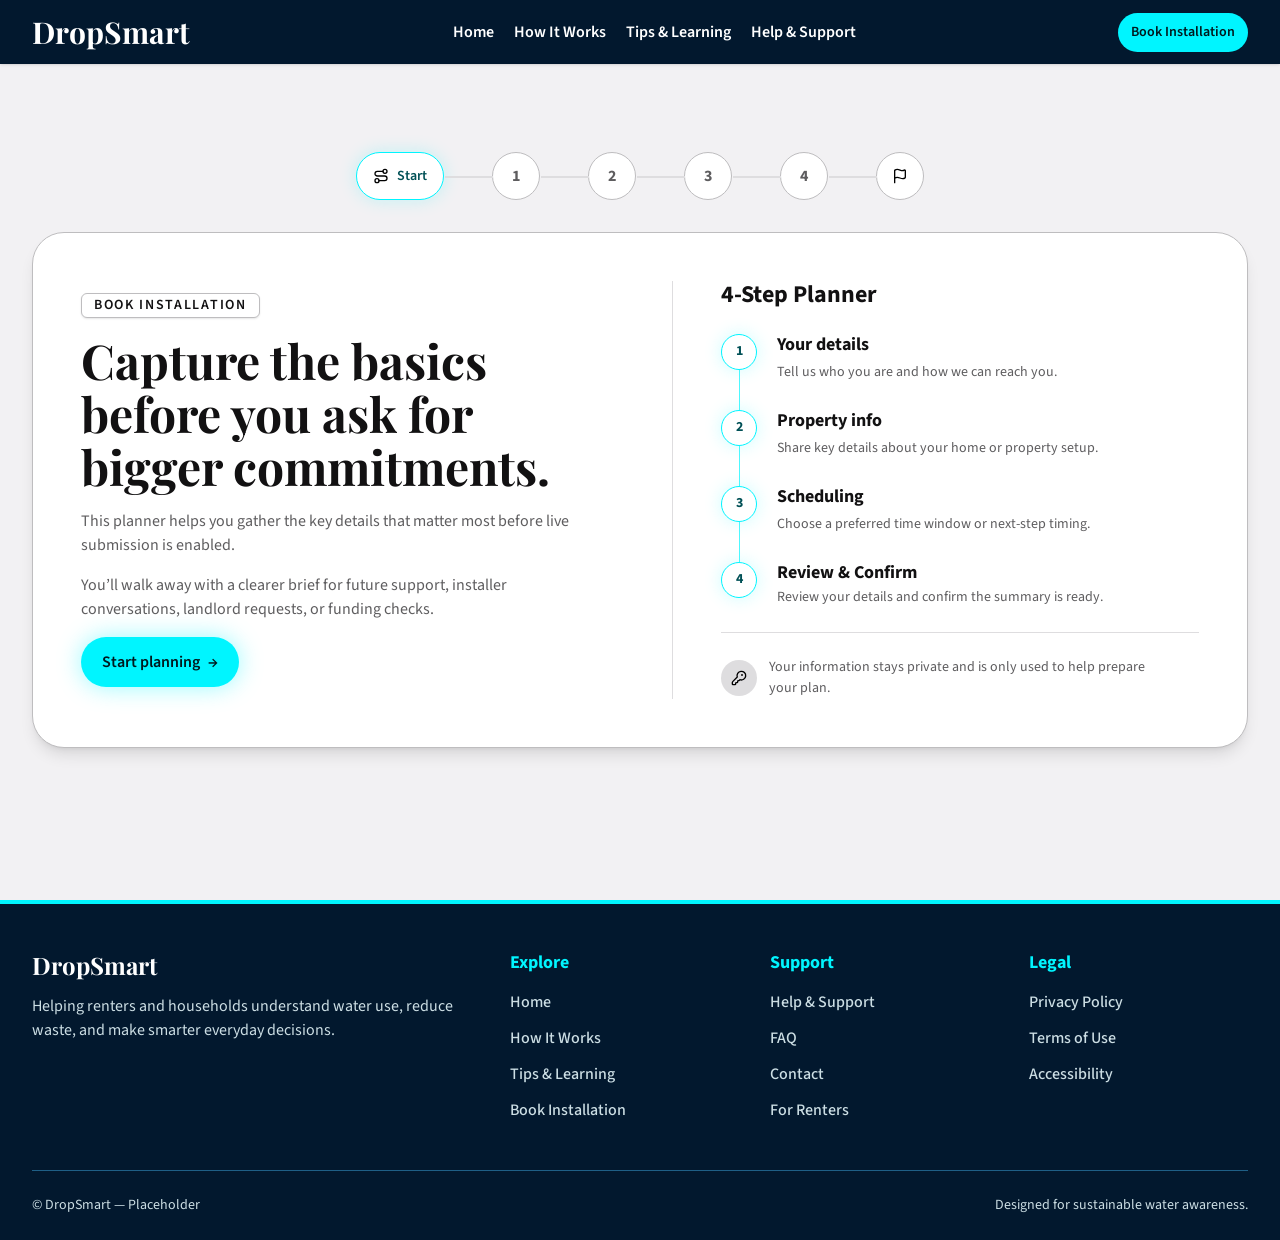
==== commit fc158f25: "Implement Pricing & Rebates panel: add structured sections, update icons, add grid.center utility, c" ====
--- a/get-started/index.html
+++ b/get-started/index.html
@@ -6,7 +6,7 @@
   <meta name="viewport" content="width=device-width,initial-scale=1">
   <meta name="description"
     content="Use the DropSmart planner to capture household details, property information, scheduling preferences, and confirmation steps for water-saving support.">
-  <title>Get Started | DropSmart Water Planner</title>
+  <title>Book Installation | DropSmart Water Planner</title>
   <link rel="canonical" href="https://silentlie.github.io/dropsmart-website/get-started/">
   <link rel="preconnect" href="https://fonts.googleapis.com">
   <link rel="preconnect" href="https://fonts.gstatic.com" crossorigin>
@@ -30,7 +30,7 @@
             <li><a class="focus-ring spaced radius-sm nav-link" href="../help-support/">Help & Support</a></li>
           </ul>
         </nav>
-        <a class="cta btn accent xs pill pulse" href="../get-started/" aria-current="page">Get Started</a>
+        <a class="cta btn accent xs pill pulse" href="../get-started/" aria-current="page">Book Installation</a>
         <details class="mobile-menu">
           <summary class="focus-ring radius-md menu-toggle" aria-label="Open navigation menu">☰</summary>
         </details>
@@ -41,7 +41,7 @@
           <li><a class="focus-ring spaced radius-sm nav-link" href="../how-it-works/">How It Works</a></li>
           <li><a class="focus-ring spaced radius-sm nav-link" href="../tips-learning/">Tips & Learning</a></li>
           <li><a class="focus-ring spaced radius-sm nav-link" href="../help-support/">Help & Support</a></li>
-          <li><a class="cta btn accent pill pulse" href="../get-started/" aria-current="page">Get Started</a></li>
+          <li><a class="cta btn accent pill pulse" href="../get-started/" aria-current="page">Book Installation</a></li>
         </ul>
       </nav>
     </div>
@@ -55,7 +55,7 @@
       <span id="step-4" class="flow-target hide" aria-hidden="true"></span>
       <span id="confirmation" class="flow-target hide" aria-hidden="true"></span>
       <div class="container">
-        <nav class="flow-nav" aria-label="Get started steps">
+        <nav class="flow-nav" aria-label="Booking steps">
           <a class="focus-ring font-bold lh-none" href="#intro">
             <span class="flow-icon">
               <span class="flow-icon-default">
@@ -109,12 +109,12 @@
           </a>
         </nav>
 
-        <div class="flow-panels card">
+        <div class="flow-panels card xxl">
 
           <article class="intro flow-panel">
             <div class="grid two gap-16 items-center sm-cols-1">
               <div class="flow-content grid gap-4">
-                <p class="eyebrow">Get Started</p>
+                <p class="eyebrow">Book Installation</p>
 
                 <h1 class="lh-tight" id="get-started-title">
                   Capture the basics before you ask for bigger commitments.
@@ -805,7 +805,7 @@
             <li><a class="focus-ring spaced radius-sm footer-link" href="../">Home</a></li>
             <li><a class="focus-ring spaced radius-sm footer-link" href="../how-it-works/">How It Works</a></li>
             <li><a class="focus-ring spaced radius-sm footer-link" href="../tips-learning/">Tips &amp; Learning</a></li>
-            <li><a class="focus-ring spaced radius-sm footer-link" href="../get-started/">Get Started</a></li>
+            <li><a class="focus-ring spaced radius-sm footer-link" href="../get-started/">Book Installation</a></li>
           </ul>
         </nav>
 
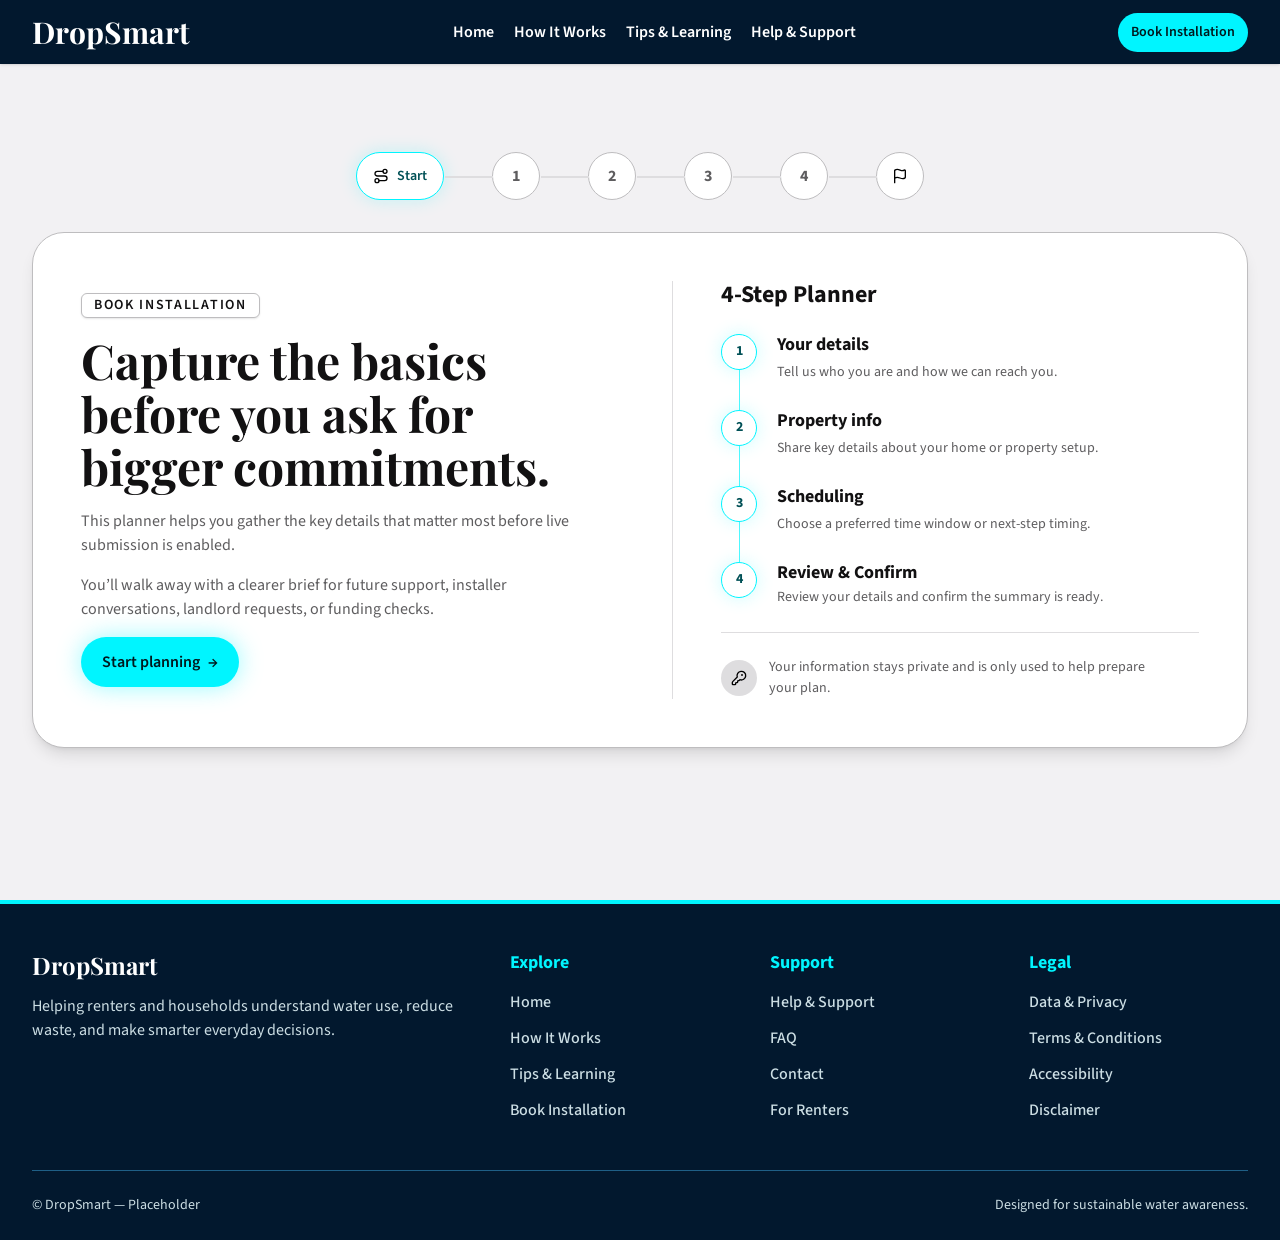
==== commit a1ef9867: "Remove Data tab and panel from Help & Support; update footers to use legal PDFs" ====
--- a/get-started/index.html
+++ b/get-started/index.html
@@ -822,9 +822,14 @@
         <nav class="footer-section" aria-label="Legal">
           <h2 class="footer-heading">Legal</h2>
           <ul class="footer-list">
-            <li><a class="focus-ring spaced radius-sm footer-link" href="../#">Privacy Policy</a></li>
-            <li><a class="focus-ring spaced radius-sm footer-link" href="../#">Terms of Use</a></li>
-            <li><a class="focus-ring spaced radius-sm footer-link" href="../#">Accessibility</a></li>
+            <li><a class="focus-ring spaced radius-sm footer-link" href="../assets/docs/data-privacy.pdf"
+                target="_blank" rel="noopener">Data &amp; Privacy</a></li>
+            <li><a class="focus-ring spaced radius-sm footer-link" href="../assets/docs/terms-conditions.pdf"
+                target="_blank" rel="noopener">Terms &amp; Conditions</a></li>
+            <li><a class="focus-ring spaced radius-sm footer-link" href="../assets/docs/accessibility.pdf"
+                target="_blank" rel="noopener">Accessibility</a></li>
+            <li><a class="focus-ring spaced radius-sm footer-link" href="../assets/docs/disclaimer.pdf" target="_blank"
+                rel="noopener">Disclaimer</a></li>
           </ul>
         </nav>
       </div>
